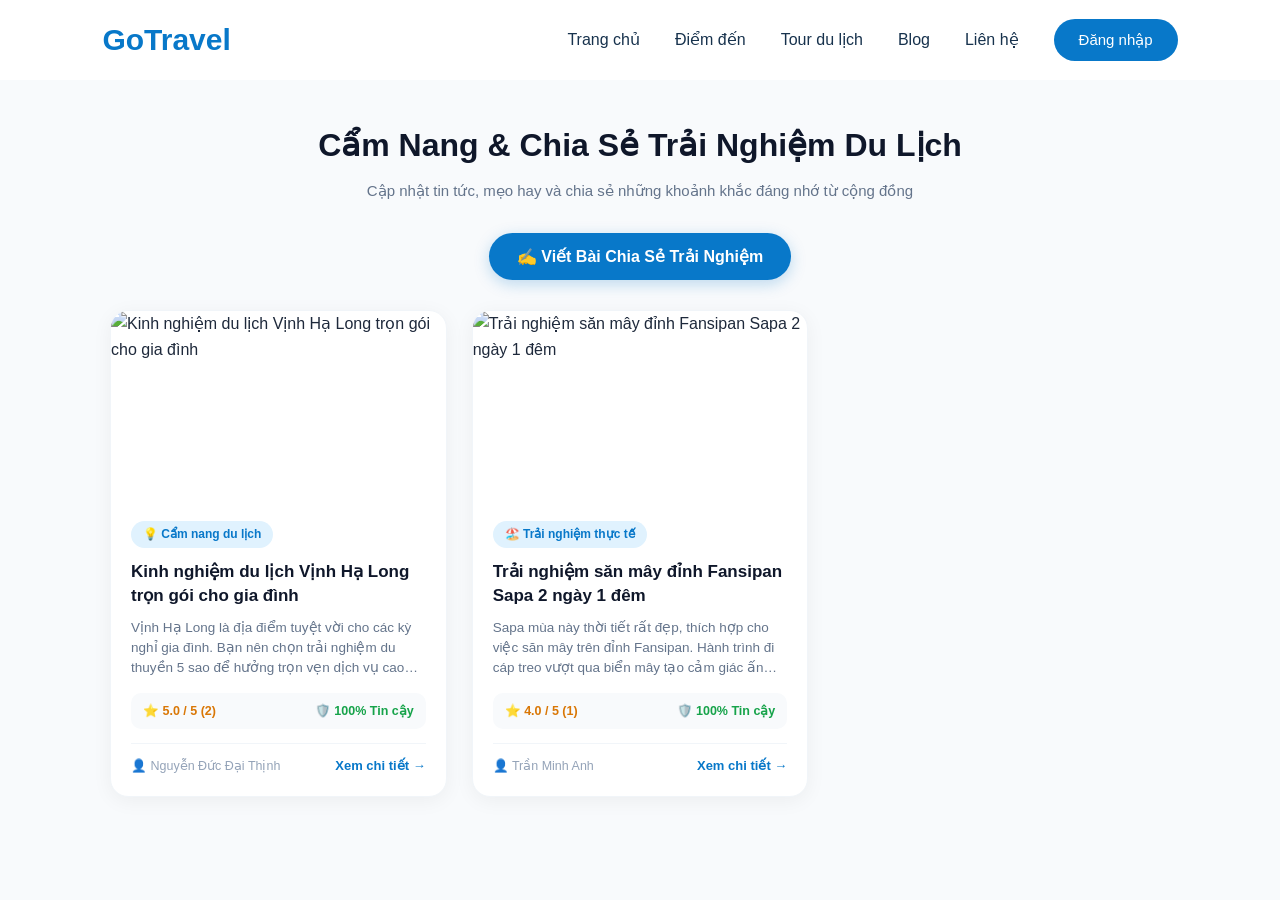
==== Bai tap lon tkw/khungtrangwed/blog.html @ ddc6c733 "Upload du an GoTravel" ====
<!DOCTYPE html>
<html lang="vi">

<head>
    <meta charset="UTF-8">
    <meta name="viewport" content="width=device-width, initial-scale=1.0">
    <title>Cẩm Nang & Chia Sẻ Trải Nghiệm - GoTravel</title>

    <link rel="stylesheet" href="style.css/banner.css">
    <link rel="stylesheet" href="style.css/blog.css">
</head>
<script src="transition.js"></script>
<body>

    <header>
        <div class="logo" onclick="location.href='banner.html'">GoTravel</div>
        <div class="header-right">
            <nav>
                <a href="banner.html">Trang chủ</a>
                <a href="diemden.html">Điểm đến</a>
                <a href="tour.html">Tour du lịch</a>
                <a href="blog.html" class="active">Blog</a>
                <a href="lienhe.html">Liên hệ</a>
            </nav>
            <div id="user-account-area">
                <button type="button" class="login" onclick="window.location.href='login.html'">Đăng nhập</button>
            </div>
        </div>
    </header>

    <main class="blog-container">

        <div class="blog-header-title">
            <h2>Cẩm Nang & Chia Sẻ Trải Nghiệm Du Lịch</h2>
            <p>Cập nhật tin tức, mẹo hay và chia sẻ những khoảnh khắc đáng nhớ từ cộng đồng</p>
        </div>

        <div class="blog-action-bar">
            <button type="button" class="btn-open-share" onclick="toggleShareForm()">
                ✍️ Viết Bài Chia Sẻ Trải Nghiệm
            </button>
        </div>

        <div id="shareFormCard" class="share-form-card" style="display: none;">
            <div class="share-form-title">
                <span>🏕️ Chia sẻ trải nghiệm chuyến đi của bạn</span>
            </div>

            <form id="blogPostForm" onsubmit="handleCreatePost(event)">
                <div class="form-row-2">
                    <input type="text" id="postTitle" class="form-input-custom" placeholder="Tiêu đề bài viết (VD: Lịch trình du lịch Đà Nẵng 3 ngày 2 đêm...)" required>
                    <select id="postCategory" class="form-input-custom">
                        <option value="💡 Cẩm nang du lịch">💡 Cẩm nang du lịch</option>
                        <option value="🏖️ Trải nghiệm thực tế">🏖️ Trải nghiệm thực tế</option>
                        <option value="🍲 Ẩm thực & Địa điểm">🍲 Ẩm thực & Địa điểm</option>
                        <option value="⭐ Đánh giá Tour">⭐ Đánh giá Tour</option>
                    </select>
                </div>

                <div class="form-margin-bottom">
                    <input type="url" id="postImgUrl" class="form-input-custom" placeholder="Link ảnh minh họa (URL ảnh từ Internet - để trống sẽ dùng ảnh mặc định)">
                </div>

                <div class="form-margin-bottom">
                    <textarea id="postContent" class="form-input-custom" placeholder="Nhập nội dung chia sẻ, kinh nghiệm, cảm nhận chuyến đi của bạn tại đây..." required></textarea>
                </div>

                <div class="form-footer-action">
                    <div class="author-info-tag">
                        Đăng bởi: <strong id="authorNameDisplay">Khách du lịch</strong>
                    </div>
                    <button type="submit" class="btn-submit-post">Đăng bài ngay</button>
                </div>
            </form>
        </div>

        <!-- LƯỚI HIỂN THỊ DANH SÁCH BÀI VIẾT CÔNG KHAI -->
        <div class="blog-grid" id="blogGrid">
            <!-- Bài viết sẽ tự động render tại đây -->
        </div>

    </main>

    <!-- ================= MODAL XEM CHI TIẾT BÀI VIẾT & ĐÁNH GIÁ ================= -->
    <div id="readBlogModal" class="modal-overlay">
        <div class="modal-card-blog">
            <img id="modalBlogImg" src="" alt="Ảnh bài viết" class="modal-blog-img">
            <div class="modal-blog-content">
                <span id="modalBlogCategory" class="blog-category-badge">💡 Cẩm nang</span>
                <h3 id="modalBlogTitle" class="modal-blog-title"></h3>
                <div class="modal-blog-meta">
                    <span id="modalBlogAuthor">👤 Đăng bởi: Admin</span>
                    <span id="modalBlogDate">📅 Ngày đăng: 2026-10-23</span>
                </div>
                
                <div id="modalBlogText" class="modal-blog-text"></div>

                <!-- KHUNG ĐÁNH GIÁ VÀ BÌNH CHỌN ĐỘ TIN CẬY -->
                <div class="interactive-evaluation-card">
                    <div class="eval-title">🌟 Đánh giá & Độ tin cậy từ Cộng Đồng</div>
                    <div class="eval-grid">
                        
                        <!-- Ô 1: Chấm Sao -->
                        <div class="eval-box">
                            <div class="eval-box-label">Chấm điểm bài viết này:</div>
                            <div class="interactive-stars" id="modalStarSelector">
                                <span class="star-btn" data-star="1">★</span>
                                <span class="star-btn" data-star="2">★</span>
                                <span class="star-btn" data-star="3">★</span>
                                <span class="star-btn" data-star="4">★</span>
                                <span class="star-btn" data-star="5">★</span>
                            </div>
                            <small id="userStarNotice" style="color: #64748b; font-size: 11px; margin-top: 4px; display: block;"></small>
                        </div>

                        <!-- Ô 2: Xác thực Độ tin cậy -->
                        <div class="eval-box">
                            <div class="eval-box-label">Xác thực độ đáng tin cậy:</div>
                            <div class="reliability-btns">
                                <button type="button" class="btn-vote-rel up" id="btnVoteUp" onclick="voteReliability('up')">🛡️ Hữu ích / Tin cậy</button>
                                <button type="button" class="btn-vote-rel down" id="btnVoteDown" onclick="voteReliability('down')">⚠️ Cần kiểm chứng</button>
                            </div>
                            <small id="userVoteNotice" style="color: #64748b; font-size: 11px; margin-top: 4px; display: block;"></small>
                        </div>

                    </div>
                </div>

            </div>
            <div class="modal-footer-close">
                <button type="button" class="btn-close-modal" onclick="closeBlogModal()">Đóng bài viết</button>
            </div>
        </div>
    </div>

    <!-- ================= JAVASCRIPT LOGIC ================= -->
    <script>
        // Danh sách bài viết mẫu mặc định
        const defaultBlogPosts = [
            {
                id: 1,
                title: "Kinh nghiệm du lịch Vịnh Hạ Long trọn gói cho gia đình",
                category: "💡 Cẩm nang du lịch",
                author: "Nguyễn Đức Đại Thịnh",
                date: "2026-10-15",
                image: "https://images.unsplash.com/photo-1528127269322-539801943592?q=80&w=800",
                content: "Vịnh Hạ Long là địa điểm tuyệt vời cho các kỳ nghỉ gia đình. Bạn nên chọn trải nghiệm du thuyền 5 sao để hưởng trọn vẹn dịch vụ cao cấp bao gồm ăn trưa hải sản, chèo thuyền Kayak thăm Hang Sửng Sốt và ngắm hoàng hôn trên biển.",
                ratings: { "admin@gmail.com": 5, "user1@gmail.com": 5 },
                reliability: { "admin@gmail.com": "up", "user1@gmail.com": "up" }
            },
            {
                id: 2,
                title: "Trải nghiệm săn mây đỉnh Fansipan Sapa 2 ngày 1 đêm",
                category: "🏖️ Trải nghiệm thực tế",
                author: "Trần Minh Anh",
                date: "2026-10-18",
                image: "https://images.unsplash.com/photo-1583417319070-4a69db38a482?q=80&w=800",
                content: "Sapa mùa này thời tiết rất đẹp, thích hợp cho việc săn mây trên đỉnh Fansipan. Hành trình đi cáp treo vượt qua biển mây tạo cảm giác ấn tượng khó quên. Đừng quên mang theo áo ấm vì nhiệt độ trên đỉnh núi rất thấp!",
                ratings: { "admin@gmail.com": 4 },
                reliability: { "admin@gmail.com": "up" }
            }
        ];

        let currentUser = null;
        let currentActivePostIndex = null;

        document.addEventListener("DOMContentLoaded", function () {
            currentUser = JSON.parse(sessionStorage.getItem("currentUser"));
            const userArea = document.getElementById("user-account-area");
            const authorNameDisplay = document.getElementById("authorNameDisplay");

            if (currentUser) {
                if (authorNameDisplay) {
                    authorNameDisplay.innerText = currentUser.name || currentUser.email;
                }

                if (userArea) {
                    userArea.innerHTML = `
                        <div class="user-menu-container">
                            <div class="user-btn" onclick="toggleUserDropdown()">
                                <span class="avatar-icon">👤</span>
                                <span class="user-name">${currentUser.name || currentUser.email}</span>
                                <small>▼</small>
                            </div>
                            <div id="user-dropdown" class="user-dropdown">
                                <div class="dropdown-header">
                                    <strong>${currentUser.name || "Khách hàng"}</strong>
                                    <small>${currentUser.email}</small>
                                </div>
                                <hr>
                                <a href="mytours.html">📋 Tour của tôi</a>
                                <a href="javascript:void(0)" class="logout-btn" onclick="handleLogout()">🚪 Đăng xuất</a>
                            </div>
                        </div>
                    `;
                }
            }

            loadAndRenderPosts();
            setupInteractiveStars();
        });

        // Toggle Khung Đăng bài
        function toggleShareForm() {
            if (!currentUser) {
                alert("Bạn cần đăng nhập tài khoản trước khi đăng bài chia sẻ!");
                sessionStorage.setItem("redirectAfterLogin", window.location.href);
                window.location.href = "login.html";
                return;
            }

            const formCard = document.getElementById("shareFormCard");
            if (formCard.style.display === "none" || formCard.style.display === "") {
                formCard.style.display = "block";
                formCard.scrollIntoView({ behavior: 'smooth' });
            } else {
                formCard.style.display = "none";
            }
        }

        // Lấy danh sách từ LocalStorage
        function getSavedPosts() {
            const saved = localStorage.getItem("communityBlogPosts");
            if (saved) {
                return JSON.parse(saved);
            } else {
                localStorage.setItem("communityBlogPosts", JSON.stringify(defaultBlogPosts));
                return defaultBlogPosts;
            }
        }

        // Tính điểm Trung bình Sao & % Độ tin cậy
        function calculatePostStats(post) {
            const ratingsObj = post.ratings || {};
            const ratingValues = Object.values(ratingsObj);
            const totalRatings = ratingValues.length;
            const avgStar = totalRatings > 0 
                ? (ratingValues.reduce((a, b) => a + b, 0) / totalRatings).toFixed(1) 
                : "Chưa có";

            const relObj = post.reliability || {};
            const relValues = Object.values(relObj);
            const totalVotes = relValues.length;
            const upVotes = relValues.filter(v => v === "up").length;
            const relPercent = totalVotes > 0 
                ? Math.round((upVotes / totalVotes) * 100) + "%" 
                : "100%";

            return { avgStar, totalRatings, relPercent, totalVotes };
        }

        // Render bài viết ra Lưới
        function loadAndRenderPosts() {
            const posts = getSavedPosts();
            const grid = document.getElementById("blogGrid");
            grid.innerHTML = "";

            posts.forEach((post, index) => {
                const defaultImg = "https://images.unsplash.com/photo-1507525428034-b723cf961d3e?q=80&w=800";
                const imgSrc = post.image && post.image.trim() !== "" ? post.image : defaultImg;
                const stats = calculatePostStats(post);

                const card = document.createElement("div");
                card.className = "blog-card";
                card.innerHTML = `
                    <div class="blog-card-img-wrap">
                        <img src="${imgSrc}" alt="${post.title}" class="blog-card-img">
                    </div>
                    <div class="blog-card-body">
                        <span class="blog-category-badge">${post.category}</span>
                        <h3 class="blog-card-title">${post.title}</h3>
                        <p class="blog-card-snippet">${post.content}</p>

                        <!-- Khung Điểm Sao & Độ Tin Cậy -->
                        <div class="card-stats-row">
                            <span class="star-score">⭐ ${stats.avgStar} / 5 (${stats.totalRatings})</span>
                            <span class="reliability-score">🛡️ ${stats.relPercent} Tin cậy</span>
                        </div>

                        <div class="blog-card-footer">
                            <span>👤 ${post.author}</span>
                            <button type="button" class="btn-read-more" onclick="openBlogModal(${index})">Xem chi tiết →</button>
                        </div>
                    </div>
                `;
                grid.appendChild(card);
            });
        }

        // Tạo bài viết mới
        function handleCreatePost(event) {
            event.preventDefault();

            const title = document.getElementById("postTitle").value.trim();
            const category = document.getElementById("postCategory").value;
            const image = document.getElementById("postImgUrl").value.trim();
            const content = document.getElementById("postContent").value.trim();

            const newPost = {
                id: Date.now(),
                title: title,
                category: category,
                author: currentUser.name || currentUser.email,
                date: new Date().toISOString().split('T')[0],
                image: image,
                content: content,
                ratings: {},
                reliability: {}
            };

            // Tự động cho bài của chính mình 5 Sao và 1 Vote Tin cậy
            newPost.ratings[currentUser.email] = 5;
            newPost.reliability[currentUser.email] = "up";

            const posts = getSavedPosts();
            posts.unshift(newPost);
            localStorage.setItem("communityBlogPosts", JSON.stringify(posts));

            document.getElementById("blogPostForm").reset();
            document.getElementById("shareFormCard").style.display = "none";

            alert("🎉 Đã đăng bài viết chia sẻ của bạn thành công!");
            loadAndRenderPosts();
        }

        // Mở Modal xem chi tiết
        function openBlogModal(index) {
            currentActivePostIndex = index;
            const posts = getSavedPosts();
            const post = posts[index];
            if (!post) return;

            const defaultImg = "https://images.unsplash.com/photo-1507525428034-b723cf961d3e?q=80&w=800";

            document.getElementById("modalBlogImg").src = post.image && post.image.trim() !== "" ? post.image : defaultImg;
            document.getElementById("modalBlogCategory").innerText = post.category;
            document.getElementById("modalBlogTitle").innerText = post.title;
            document.getElementById("modalBlogAuthor").innerText = `👤 Đăng bởi: ${post.author}`;
            document.getElementById("modalBlogDate").innerText = `📅 Ngày: ${post.date}`;
            document.getElementById("modalBlogText").innerText = post.content;

            // Cập nhật trạng thái đánh giá cá nhân của user
            updateModalEvaluationUI(post);

            document.getElementById("readBlogModal").style.display = "flex";
        }

        // Cập nhật giao diện Đánh giá Sao & Vote Độ tin cậy trong Modal
        function updateModalEvaluationUI(post) {
            const userEmail = currentUser ? currentUser.email : null;

            // 1. Cập nhật Sao
            const stars = document.querySelectorAll("#modalStarSelector .star-btn");
            const userStar = userEmail && post.ratings ? post.ratings[userEmail] : 0;
            const noticeEl = document.getElementById("userStarNotice");

            stars.forEach(s => {
                const val = parseInt(s.getAttribute("data-star"));
                if (val <= userStar) {
                    s.classList.add("active");
                } else {
                    s.classList.remove("active");
                }
            });

            if (userStar > 0) {
                noticeEl.innerText = `Bạn đã chấm ${userStar} ⭐ cho bài viết này.`;
            } else {
                noticeEl.innerText = `Bấm vào sao để chấm điểm bài viết.`;
            }

            // 2. Cập nhật Vote Tin cậy
            const btnUp = document.getElementById("btnVoteUp");
            const btnDown = document.getElementById("btnVoteDown");
            const voteNotice = document.getElementById("userVoteNotice");
            const userVote = userEmail && post.reliability ? post.reliability[userEmail] : null;

            btnUp.classList.remove("active");
            btnDown.classList.remove("active");

            if (userVote === "up") {
                btnUp.classList.add("active");
                voteNotice.innerText = "Bạn xác nhận bài viết này ĐÁNG TIN CẬY.";
            } else if (userVote === "down") {
                btnDown.classList.add("active");
                voteNotice.innerText = "Bạn bình chọn bài viết CẦN KIỂM CHỨNG.";
            } else {
                voteNotice.innerText = "Bấm để bình chọn độ tin cậy của thông tin.";
            }
        }

        // Khởi tạo Sự kiện Bấm Sao
        function setupInteractiveStars() {
            const stars = document.querySelectorAll("#modalStarSelector .star-btn");

            stars.forEach(star => {
                star.addEventListener("click", function () {
                    if (!currentUser) {
                        alert("Bạn cần đăng nhập để đánh giá bài viết!");
                        return;
                    }

                    const starVal = parseInt(this.getAttribute("data-star"));
                    const posts = getSavedPosts();
                    const post = posts[currentActivePostIndex];

                    if (!post.ratings) post.ratings = {};
                    post.ratings[currentUser.email] = starVal;

                    localStorage.setItem("communityBlogPosts", JSON.stringify(posts));
                    updateModalEvaluationUI(post);
                    loadAndRenderPosts();
                });
            });
        }

        // Sự kiện Bình chọn Độ tin cậy (Up / Down)
        function voteReliability(voteType) {
            if (!currentUser) {
                alert("Bạn cần đăng nhập để bình chọn độ tin cậy!");
                return;
            }

            const posts = getSavedPosts();
            const post = posts[currentActivePostIndex];

            if (!post.reliability) post.reliability = {};
            post.reliability[currentUser.email] = voteType;

            localStorage.setItem("communityBlogPosts", JSON.stringify(posts));
            updateModalEvaluationUI(post);
            loadAndRenderPosts();
        }

        function closeBlogModal() {
            document.getElementById("readBlogModal").style.display = "none";
            currentActivePostIndex = null;
        }

        function toggleUserDropdown() {
            const dropdown = document.getElementById("user-dropdown");
            if (dropdown) dropdown.classList.toggle("show");
        }

        function handleLogout() {
            sessionStorage.removeItem("currentUser");
            window.location.href = "banner.html";
        }
    </script>
</body>

</html>
---- Bai tap lon tkw/khungtrangwed/style.css/banner.css ----
*{
    margin: 0;
    padding: 0;
    box-sizing: border-box;
}

body {
    font-family: Arial, sans-serif;
}

/* HEADER */
header {
    height: 80px;
    display: flex;
    align-items: center;
    justify-content: space-between;
    padding: 0 8%;
    background-color: white;
    animation: headerDown 0.8s ease;
}

.logo {
    font-size: 30px;
    font-weight: bold;
    color: #0878c9;
    cursor: pointer;
    transition: 0.3s;
}

.logo:hover {
    transform: scale(1.05);
}

.header-right, nav {
    display: flex;
    align-items: center;
    gap: 35px;
}

nav a {
    text-decoration: none;
    color: #17324d;
    font-size: 16px;
    font-weight: 500;
    white-space: nowrap;
    position: relative;
    transition: 0.3s;
}

nav a:hover {
    color: #0878c9;
}

nav a::after {
    content: "";
    position: absolute;
    left: 0;
    bottom: -8px;
    width: 0;
    height: 2px;
    background-color: #0878c9;
    transition: 0.3s;
}

nav a:hover::after {
    width: 100%;
}

.login {
    border: none;
    background-color: #0878c9;
    color: white;
    padding: 12px 25px;
    border-radius: 25px;
    font-size: 15px;
    cursor: pointer;
    white-space: nowrap;
    transition: 0.3s;
}

.login:hover {
    transform: scale(1.08);
    background-color: #05629f;
}

/* BANNER */
.banner {
    height: 600px;
    position: relative;
    overflow: hidden;
    background-image: url("https://images.unsplash.com/photo-1528127269322-539801943592?q=80&w=1920&auto=format&fit=crop");
    background-size: cover;
    background-position: center;
    display: flex;
    align-items: center;
}

.overlay {
    position: absolute;
    inset: 0;
    background: rgba(0, 0, 0, 0.35);
    animation: fadeIn 1.5s ease;
}

.banner-content {
    position: relative;
    z-index: 2;
    margin-left: 8%;
    color: white;
    max-width: 800px;
}

.small-title {
    font-size: 22px;
    margin-bottom: 20px;
    animation: slideLeft 1s ease;
}

h1 {
    font-size: 64px;
    line-height: 1.1;
    margin-bottom: 25px;
    animation: slideLeft 1.2s ease;
}

.description {
    font-size: 18px;
    line-height: 1.6;
    max-width: 650px;
    margin-bottom: 30px;
    animation: slideLeft 1.4s ease;
}

/* THANH TÌM KIẾM */
.search-box {
    width: 750px;
    height: 80px;
    background-color: white;
    border-radius: 45px;
    padding: 8px;
    display: flex;
    align-items: center;
    overflow: hidden;
    animation: slideUp 1.2s ease;
    transition: 0.3s;
    box-shadow: 0 8px 25px rgba(0, 0, 0, 0.2);
}

.search-box:hover {
    transform: translateY(-5px);
    box-shadow: 0 10px 30px rgba(0, 0, 0, 0.25);
}

.search-item {
    height: 60px;
    flex: 1;
    border-right: 1px solid #ddd;
    background-color: white;
    display: flex;
    align-items: center;
    gap: 10px;
    padding: 0 18px;
    cursor: pointer;
    transition: 0.3s;
}

.search-item:nth-child(3) {
    border-right: none;
}

.search-item:hover {
    background-color: #f5f8fa;
}

.icon {
    font-size: 22px;
    flex-shrink: 0;
}

.input-content {
    display: flex;
    flex-direction: column;
    width: 100%;
    position: relative;
}

.input-content small {
    color: #888;
    font-size: 11px;
    font-weight: bold;
    text-transform: uppercase;
    margin-bottom: 2px;
}

.input-content input,
.input-content select {
    border: none;
    outline: none;
    background: transparent;
    font-size: 14px;
    font-weight: 600;
    color: #333;
    width: 100%;
    cursor: pointer;
    font-family: inherit;
}

.search-button {
    height: 60px;
    padding: 0 28px;
    border: none;
    border-radius: 35px;
    background-color: #0878c9;
    color: white;
    font-size: 16px;
    font-weight: bold;
    cursor: pointer;
    white-space: nowrap;
    flex-shrink: 0;
    transition: 0.3s;
}

.search-button:hover {
    background-color: #05629f;
    transform: scale(1.05);
}

/* FEATURES */
.features {
    height: 100px;
    background-color: #063d63;
    color: white;
    display: flex;
    justify-content: center;
    align-items: center;
    gap: 120px;
}

.feature {
    display: flex;
    align-items: center;
    gap: 15px;
    min-width: 200px;
    transition: 0.3s;
}

.feature:hover {
    transform: translateY(-5px);
}

.feature-icon {
    font-size: 28px;
}

.feature h3 {
    font-size: 16px;
    margin-bottom: 5px;
    white-space: nowrap;
}

.feature p {
    font-size: 13px;
    opacity: 0.8;
    white-space: nowrap;
}

/* ANIMATION */
@keyframes headerDown {
    from { opacity: 0; transform: translateY(-40px); }
    to { opacity: 1; transform: translateY(0); }
}

@keyframes fadeIn {
    from { opacity: 0; }
    to { opacity: 1; }
}

@keyframes slideLeft {
    from { opacity: 0; transform: translateX(-80px); }
    to { opacity: 1; transform: translateX(0); }
}

@keyframes slideUp {
    from { opacity: 0; transform: translateY(70px); }
    to { opacity: 1; transform: translateY(0); }
}

/* MOBILE RESPONSIVE */
@media (max-width: 768px) {
    header { padding: 0 20px; }
    nav { display: none; }
    .banner-content { margin: 0 25px; }
    h1 { font-size: 42px; }
    .search-box {
        width: 100%;
        height: auto;
        flex-direction: column;
        border-radius: 20px;
        padding: 10px;
    }
    .search-item {
        width: 100%;
        border-right: none;
        border-bottom: 1px solid #ddd;
        padding: 8px 10px;
    }
    .search-button {
        width: 100%;
        margin-top: 8px;
    }
    .features {
        height: auto;
        padding: 25px;
        flex-direction: column;
        gap: 20px;
    }
}
/* ================= MENU TÀI KHOẢN SAU KHIN ĐĂNG NHẬP ================= */

.user-menu-container {
    position: relative;
    display: inline-block;
}

.user-btn {
    display: flex;
    align-items: center;
    gap: 8px;
    background-color: #f1f5f9;
    padding: 8px 16px;
    border-radius: 25px;
    cursor: pointer;
    font-weight: bold;
    color: #17324d;
    transition: 0.3s;
    border: 1px solid #e2e8f0;
}

.user-btn:hover {
    background-color: #e2e8f0;
}

.avatar-icon {
    font-size: 18px;
}

.user-name {
    font-size: 14px;
    max-width: 120px;
    white-space: nowrap;
    overflow: hidden;
    text-overflow: ellipsis;
}
.user-dropdown {
    display: none;
    position: absolute;
    right: 0;
    top: 50px;
    background-color: white;
    min-width: 220px;
    box-shadow: 0 10px 25px rgba(0,0,0,0.15);
    border-radius: 12px;
    padding: 10px 0;
    z-index: 1000;
}

.user-dropdown.show {
    display: block;
    animation: fadeIn 0.2s ease;
}

.dropdown-header {
    padding: 10px 16px;
    display: flex;
    flex-direction: column;
}

.dropdown-header strong {
    color: #1e293b;
    font-size: 14px;
}

.dropdown-header small {
    color: #64748b;
    font-size: 12px;
}

.user-dropdown hr {
    border: none;
    border-top: 1px solid #f1f5f9;
    margin: 6px 0;
}

.user-dropdown a {
    color: #334155;
    padding: 10px 16px;
    text-decoration: none;
    display: block;
    font-size: 14px;
    transition: 0.2s;
}

.user-dropdown a:hover {
    background-color: #f8fafc;
    color: #0878c9;
}

.user-dropdown a.logout-btn {
    color: #ef4444;
}

.user-dropdown a.logout-btn:hover {
    background-color: #fef2f2;
}
/* ===================================================
   CSS ĐỊNH DẠNG THANH TÌM KIẾM TOUR (SEARCH BOX)
   =================================================== */
.banner {
    position: relative;
    width: 100%;
    min-height: 85vh;
    background: url('https://images.unsplash.com/photo-1528127269322-539801943592?q=80&w=1600') no-repeat center center/cover;
    display: flex;
    align-items: center;
    padding: 0 80px;
}

.banner-content {
    max-width: 650px;
    color: #ffffff;
    z-index: 2;
}

.subtitle {
    font-size: 16px;
    font-weight: 600;
    margin-bottom: 10px;
    text-transform: uppercase;
    letter-spacing: 1px;
}

.banner-content h1 {
    font-size: 48px;
    font-weight: 800;
    line-height: 1.2;
    margin-bottom: 15px;
}

.description {
    font-size: 16px;
    line-height: 1.6;
    margin-bottom: 30px;
    opacity: 0.9;
}

/* KHUNG THANH TÌM KIẾM NỔI BẬT */
.search-box {
    display: flex;
    align-items: center;
    background: #ffffff;
    padding: 12px 20px;
    border-radius: 50px;
    box-shadow: 0 10px 30px rgba(0, 0, 0, 0.2);
    gap: 15px;
    width: fit-content;
}

.search-item {
    display: flex;
    flex-direction: column;
    padding: 0 10px;
}

.search-item label {
    font-size: 11px;
    font-weight: 700;
    color: #64748b;
    margin-bottom: 4px;
}

.search-item input, 
.search-item select {
    border: none;
    outline: none;
    font-size: 14px;
    color: #1e293b;
    background: transparent;
}

.btn-search {
    background: #0878c9;
    color: #ffffff;
    border: none;
    padding: 12px 24px;
    border-radius: 30px;
    font-weight: 700;
    font-size: 14px;
    cursor: pointer;
    transition: background 0.2s ease;
    white-space: nowrap;
}

.btn-search:hover {
    background: #05629f;
}
.date-input-custom {
    border: none;
    outline: none;
    font-size: 14px;
    color: #1e293b;
    background: transparent;
    cursor: pointer;
    width: 130px;
}

.date-input-custom::placeholder {
    color: #64748b;
}

.date-input-custom::-webkit-calendar-picker-indicator {
    cursor: pointer;
}
/* Màn che chuyển trang */
.page-transition-overlay {
    position: fixed;
    inset: 0;
    background: linear-gradient(135deg, #0f172a 0%, #0878c9 100%);
    z-index: 99999;
    pointer-events: none;
    opacity: 1;
    transform: translateY(0);
    transition: opacity 0.45s cubic-bezier(0.77, 0, 0.175, 1), transform 0.45s cubic-bezier(0.77, 0, 0.175, 1);
}

/* Khi trang đã tải xong -> Trượt màn che lên trên */
body.page-loaded .page-transition-overlay {
    opacity: 0;
    transform: translateY(-100%);
}

/* Khi bấm chuyển trang -> Kéo màn che xuống lại */
body.page-exiting .page-transition-overlay {
    opacity: 1;
    transform: translateY(0);
}
---- Bai tap lon tkw/khungtrangwed/style.css/blog.css ----
/* ===================================================
   FILE CSS TRANG CẨM NANG & CHIA SẺ BLOG (blog.css)
   =================================================== */

* {
    margin: 0;
    padding: 0;
    box-sizing: border-box;
    font-family: -apple-system, BlinkMacSystemFont, "Segoe UI", Roboto, Helvetica, Arial, sans-serif;
}

body {
    background-color: #f8fafc;
    color: #1e293b;
    line-height: 1.6;
}

.blog-container {
    max-width: 1100px;
    margin: 40px auto;
    padding: 0 20px;
    min-height: calc(100vh - 200px);
}

/* Header tiêu đề */
.blog-header-title {
    text-align: center;
    margin-bottom: 30px;
}

.blog-header-title h2 {
    font-size: 32px;
    color: #0f172a;
    font-weight: 800;
    margin-bottom: 8px;
}

.blog-header-title p {
    font-size: 15px;
    color: #64748b;
}

/* Nút mở Khung viết bài */
.blog-action-bar {
    display: flex;
    justify-content: center;
    margin-bottom: 30px;
}

.btn-open-share {
    background: #0878c9;
    color: #ffffff;
    border: none;
    padding: 14px 28px;
    border-radius: 30px;
    font-size: 16px;
    font-weight: 700;
    cursor: pointer;
    box-shadow: 0 4px 15px rgba(8, 120, 201, 0.25);
    transition: all 0.3s ease;
    display: flex;
    align-items: center;
    gap: 8px;
}

.btn-open-share:hover {
    background: #05629f;
    transform: translateY(-2px);
    box-shadow: 0 8px 20px rgba(8, 120, 201, 0.35);
}

/* Khung Viết Bài (Ban đầu ẩn) */
.share-form-card {
    background: #ffffff;
    border-radius: 20px;
    padding: 28px;
    box-shadow: 0 8px 30px rgba(0, 0, 0, 0.06);
    border: 1px solid #e2e8f0;
    margin-bottom: 40px;
    animation: fadeInDown 0.35s ease;
}

.share-form-title {
    font-size: 18px;
    font-weight: 700;
    color: #0f172a;
    margin-bottom: 20px;
    display: flex;
    align-items: center;
    gap: 8px;
}

.form-row-2 {
    display: grid;
    grid-template-columns: 2fr 1fr;
    gap: 16px;
    margin-bottom: 16px;
}

.form-input-custom {
    width: 100%;
    padding: 12px 16px;
    border: 1px solid #cbd5e1;
    border-radius: 12px;
    font-size: 14px;
    outline: none;
    transition: border-color 0.2s;
    background: #f8fafc;
}

.form-input-custom:focus {
    border-color: #0878c9;
    background: #ffffff;
}

.form-margin-bottom {
    margin-bottom: 16px;
}

textarea.form-input-custom {
    resize: vertical;
    min-height: 110px;
}

.form-footer-action {
    display: flex;
    align-items: center;
    justify-content: space-between;
    padding-top: 10px;
}

.author-info-tag {
    font-size: 13.5px;
    color: #64748b;
}

.author-info-tag strong {
    color: #0878c9;
}

.btn-submit-post {
    background: #0878c9;
    color: #ffffff;
    border: none;
    padding: 10px 24px;
    border-radius: 20px;
    font-weight: 700;
    font-size: 14px;
    cursor: pointer;
    transition: background 0.2s;
}

.btn-submit-post:hover {
    background: #05629f;
}

/* Lưới hiển thị danh sách bài viết */
.blog-grid {
    display: grid;
    grid-template-columns: repeat(auto-fill, minmax(320px, 1fr));
    gap: 25px;
}

.blog-card {
    background: #ffffff;
    border-radius: 18px;
    overflow: hidden;
    box-shadow: 0 4px 20px rgba(0, 0, 0, 0.05);
    border: 1px solid #f1f5f9;
    display: flex;
    flex-direction: column;
    transition: transform 0.3s ease, box-shadow 0.3s ease;
}

.blog-card:hover {
    transform: translateY(-6px);
    box-shadow: 0 12px 28px rgba(0, 0, 0, 0.1);
}

.blog-card-img-wrap {
    position: relative;
    height: 190px;
    overflow: hidden;
}

.blog-card-img {
    width: 100%;
    height: 100%;
    object-fit: cover;
    transition: transform 0.4s ease;
}

.blog-card:hover .blog-card-img {
    transform: scale(1.05);
}

.blog-card-body {
    padding: 20px;
    display: flex;
    flex-direction: column;
    flex-grow: 1;
}

.blog-category-badge {
    align-self: flex-start;
    background: #e0f2fe;
    color: #0878c9;
    font-size: 12px;
    font-weight: 700;
    padding: 4px 12px;
    border-radius: 15px;
    margin-bottom: 12px;
}

.blog-card-title {
    font-size: 17px;
    font-weight: 700;
    color: #0f172a;
    line-height: 1.4;
    margin-bottom: 10px;
    display: -webkit-box;
    line-clamp: 2;
    -webkit-line-clamp: 2;
    -webkit-box-orient: vertical;
    overflow: hidden;
}

.blog-card-snippet {
    font-size: 13.5px;
    color: #64748b;
    line-height: 1.5;
    margin-bottom: 14px;
    display: -webkit-box;
    line-clamp: 3;
    -webkit-line-clamp: 3;
    -webkit-box-orient: vertical;
    overflow: hidden;
}

/* Thống kê Sao & Độ tin cậy trên Card */
.card-stats-row {
    display: flex;
    align-items: center;
    justify-content: space-between;
    font-size: 12.5px;
    background: #f8fafc;
    padding: 8px 12px;
    border-radius: 10px;
    margin-bottom: 14px;
}

.star-score {
    color: #d97706;
    font-weight: 700;
}

.reliability-score {
    color: #16a34a;
    font-weight: 700;
}

.blog-card-footer {
    margin-top: auto;
    padding-top: 12px;
    border-top: 1px solid #f1f5f9;
    display: flex;
    align-items: center;
    justify-content: space-between;
    font-size: 12.5px;
    color: #94a3b8;
}

.btn-read-more {
    background: transparent;
    border: none;
    color: #0878c9;
    font-weight: 700;
    cursor: pointer;
    font-size: 13px;
}

.btn-read-more:hover {
    text-decoration: underline;
}

/* Modal xem chi tiết bài viết */
.modal-overlay {
    display: none;
    position: fixed;
    inset: 0;
    background: rgba(15, 23, 42, 0.65);
    backdrop-filter: blur(4px);
    z-index: 9999;
    justify-content: center;
    align-items: center;
    padding: 20px;
}

.modal-card-blog {
    background: #ffffff;
    border-radius: 20px;
    max-width: 700px;
    width: 100%;
    max-height: 88vh;
    overflow-y: auto;
    box-shadow: 0 15px 35px rgba(0, 0, 0, 0.2);
    animation: fadeInDown 0.3s ease;
}

.modal-blog-img {
    width: 100%;
    height: 260px;
    object-fit: cover;
}

.modal-blog-content {
    padding: 28px;
}

.modal-blog-title {
    font-size: 22px;
    font-weight: 800;
    color: #0f172a;
    margin-bottom: 12px;
}

.modal-blog-meta {
    display: flex;
    gap: 15px;
    font-size: 13px;
    color: #64748b;
    margin-bottom: 20px;
    padding-bottom: 14px;
    border-bottom: 1px solid #f1f5f9;
}

.modal-blog-text {
    font-size: 15px;
    color: #334155;
    line-height: 1.7;
    white-space: pre-line;
    margin-bottom: 25px;
}

/* KHUNG ĐÁNH GIÁ VÀ BÌNH CHỌN ĐỘ TIN CẬY TRONG MODAL */
.interactive-evaluation-card {
    background: #f8fafc;
    border: 1px solid #e2e8f0;
    border-radius: 16px;
    padding: 20px;
    margin-top: 20px;
}

.eval-title {
    font-size: 15px;
    font-weight: 700;
    color: #0f172a;
    margin-bottom: 14px;
}

.eval-grid {
    display: grid;
    grid-template-columns: 1fr 1fr;
    gap: 20px;
}

.eval-box {
    background: #ffffff;
    padding: 14px;
    border-radius: 12px;
    border: 1px solid #f1f5f9;
}

.eval-box-label {
    font-size: 12.5px;
    color: #64748b;
    font-weight: 600;
    margin-bottom: 8px;
}

/* Đánh giá sao tương tác */
.interactive-stars {
    display: flex;
    gap: 6px;
    font-size: 24px;
    color: #cbd5e1;
    cursor: pointer;
}

.interactive-stars .star-btn {
    transition: color 0.2s, transform 0.1s;
}

.interactive-stars .star-btn:hover,
.interactive-stars .star-btn.active {
    color: #f59e0b;
}

/* Nút bình chọn Độ tin cậy */
.reliability-btns {
    display: flex;
    gap: 10px;
}

.btn-vote-rel {
    flex: 1;
    background: #f1f5f9;
    border: 1px solid #cbd5e1;
    padding: 8px 10px;
    border-radius: 10px;
    font-size: 12.5px;
    font-weight: 700;
    cursor: pointer;
    transition: all 0.2s ease;
    color: #475569;
}

.btn-vote-rel.up:hover, .btn-vote-rel.up.active {
    background: #dcfce7;
    border-color: #16a34a;
    color: #15803d;
}

.btn-vote-rel.down:hover, .btn-vote-rel.down.active {
    background: #fee2e2;
    border-color: #dc2626;
    color: #991b1b;
}

.modal-footer-close {
    padding: 16px 28px;
    background: #f8fafc;
    border-top: 1px solid #f1f5f9;
    text-align: right;
}

.btn-close-modal {
    background: #64748b;
    color: #ffffff;
    border: none;
    padding: 10px 24px;
    border-radius: 20px;
    font-weight: 600;
    cursor: pointer;
}

.btn-close-modal:hover {
    background: #475569;
}

@keyframes fadeInDown {
    from { opacity: 0; transform: translateY(-12px); }
    to { opacity: 1; transform: translateY(0); }
}

@media (max-width: 768px) {
    .form-row-2 { grid-template-columns: 1fr; }
    .eval-grid { grid-template-columns: 1fr; }
    .blog-header-title h2 { font-size: 24px; }
}
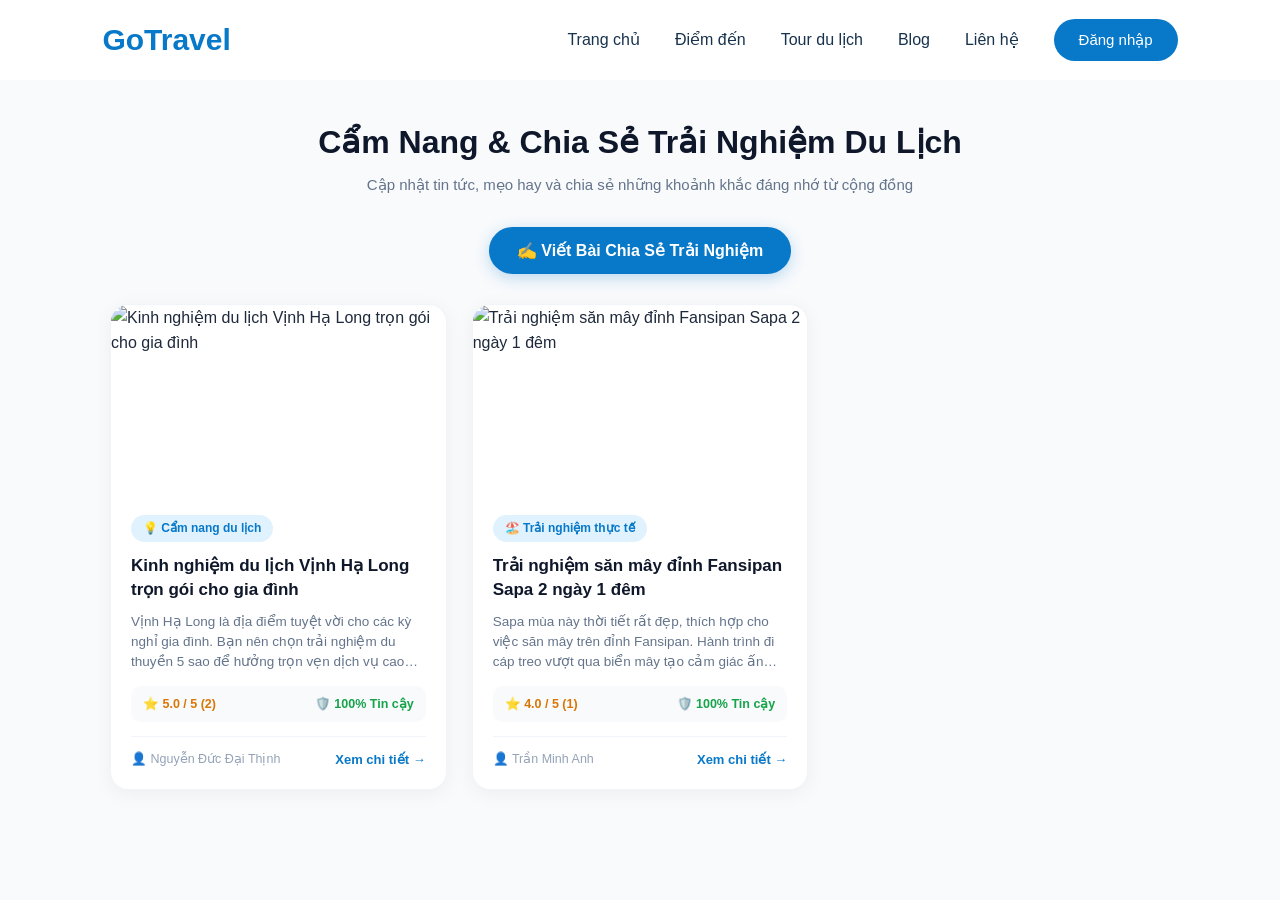
==== commit d966dd52: "sua" ====
--- a/Bai tap lon tkw/khungtrangwed/blog.html
+++ b/Bai tap lon tkw/khungtrangwed/blog.html
@@ -8,8 +8,9 @@
 
     <link rel="stylesheet" href="style.css/banner.css">
     <link rel="stylesheet" href="style.css/blog.css">
+    <!-- Nhúng phông chữ chuẩn tiếng Việt từ Google -->
+<link href="https://fonts.googleapis.com/css2?family=Be+Vietnam+Pro:wght@500;600;700&display=swap" rel="stylesheet">
 </head>
-<script src="transition.js"></script>
 <body>
 
     <header>
--- a/Bai tap lon tkw/khungtrangwed/style.css/banner.css
+++ b/Bai tap lon tkw/khungtrangwed/style.css/banner.css
@@ -85,6 +85,10 @@
 
 /* BANNER */
 .banner {
+    /* Thêm linear-gradient phía trước url() ảnh */
+    background-image: linear-gradient(rgba(0, 0, 0, 0.35), rgba(0, 0, 0, 0.35)), url('link-anh-nen.jpg');
+    background-size:cover;
+    background-position: center;
     height: 600px;
     position: relative;
     overflow: hidden;
@@ -93,6 +97,12 @@
     background-position: center;
     display: flex;
     align-items: center;
+}
+.banner-img {
+    filter: brightness(65%); /* Giảm độ sáng xuống 65% (tối đi 35%) */
+    width: 100%;
+    height: 100%;
+    object-fit: cover;
 }
 
 .overlay {
@@ -542,4 +552,42 @@
 body.page-exiting .page-transition-overlay {
     opacity: 1;
     transform: translateY(0);
+}
+/* =========================================================
+   ÁP DỤNG PHÔNG CHUẨN KHÔNG LỖI DẤU & XỬ LÝ MÀU CHỮ TIÊU ĐỀ
+========================================================= */
+
+/* 1. Phông chữ chuẩn & màu mặc định cho tiêu đề trên nền sáng */
+h1, h2, h3, h4, h5, h6, 
+.tour-title, .section-title, .card-title {
+    font-family: 'Segoe UI', Roboto, 'Helvetica Neue', Arial, sans-serif !important;
+    font-weight: 600 !important;
+    color: #111827; /* Màu đen hiện đại, sắc nét */
+    line-height: 1.4 !important;
+}
+
+/* 2. Tiêu đề và mô tả trên khu vực Banner (Nền ảnh) luôn là màu trắng */
+.banner h1, 
+.banner h2, 
+.banner p,
+.banner-content h1, 
+.banner-content p,
+.banner-content .subtitle,
+section.banner h1 {
+    color: #ffffff !important;
+    text-shadow: 0 2px 10px rgba(0, 0, 0, 0.8) !important; /* Thêm bóng đổ giúp chữ nổi bật hẳn */
+}
+
+/* 3. Tiêu đề và nội dung phần tính năng/dịch vụ (Nền xanh đậm) luôn là màu trắng */
+.features, .features-section, .services, .why-us,
+.feature-item, .feature-box, .service-box,
+.features h3, .features h4, .features h5,
+.feature-item h3, .feature-item h4, .feature-item h5,
+.feature-title, .service-title {
+    color: #ffffff !important;
+}
+
+/* Đoạn văn bản nhỏ bên dưới phần tính năng (Nước & quốc tế, Đồng hành cùng bạn...) */
+.features p, .feature-item p, .feature-box p {
+    color: #e5e7eb !important; /* Màu trắng xám dịu mắt, dễ đọc */
 }
